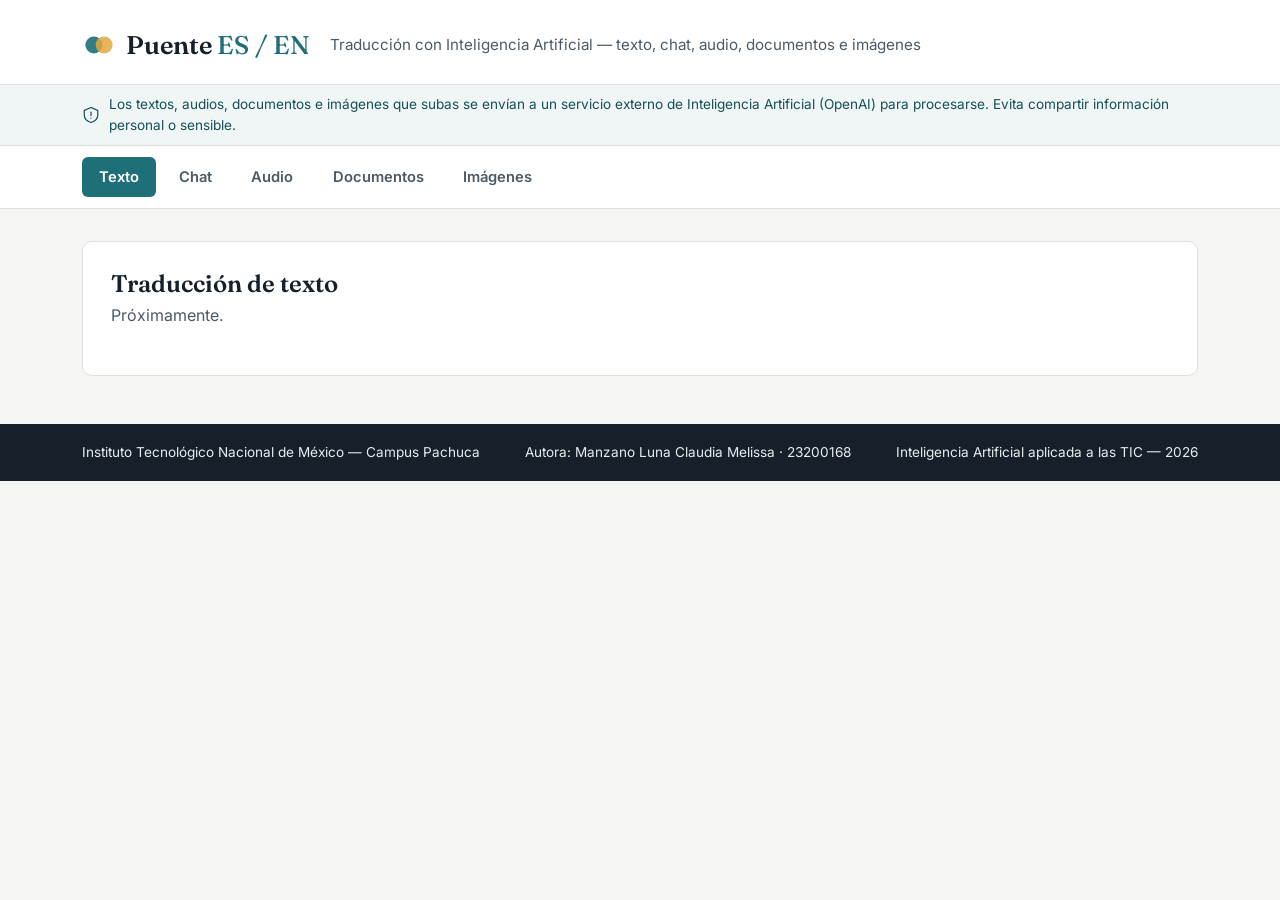
==== frontend/index.html @ d1360ec5 "feat: maquetado base con Bootstrap y navegacion entre modulos" ====
<!DOCTYPE html>
<html lang="es">
<head>
  <meta charset="UTF-8" />
  <meta name="viewport" content="width=device-width, initial-scale=1.0" />
  <title>Puente ES/EN — Traductor con Inteligencia Artificial</title>

  <link
    href="https://cdn.jsdelivr.net/npm/bootstrap@5.3.3/dist/css/bootstrap.min.css"
    rel="stylesheet"
  />
  <link rel="preconnect" href="https://fonts.googleapis.com" />
  <link
    href="https://fonts.googleapis.com/css2?family=Fraunces:opsz,wght@9..144,500;9..144,600&family=Inter:wght@400;500;600;700&display=swap"
    rel="stylesheet"
  />
  <link rel="stylesheet" href="assets/css/styles.css" />
</head>
<body>

  <header class="app-header">
    <div class="container">
      <div class="app-header__row">
        <div class="brand">
          <span class="brand__mark" aria-hidden="true">
            <svg viewBox="0 0 40 40" width="34" height="34">
              <circle cx="14" cy="20" r="10" fill="var(--color-primary)" opacity="0.9" />
              <circle cx="26" cy="20" r="10" fill="var(--color-accent)" opacity="0.85" />
            </svg>
          </span>
          <span class="brand__text">Puente <span class="brand__langs">ES / EN</span></span>
        </div>
        <p class="app-header__tagline">
          Traducción con Inteligencia Artificial — texto, chat, audio, documentos e imágenes
        </p>
      </div>
    </div>
  </header>

  <div class="privacy-notice">
    <div class="container">
      <svg width="18" height="18" viewBox="0 0 24 24" fill="none" aria-hidden="true">
        <path d="M12 2 3 6v6c0 5 4 8.5 9 10 5-1.5 9-5 9-10V6l-9-4Z" stroke="currentColor" stroke-width="1.6"/>
        <path d="M12 8v5M12 16.2v.1" stroke="currentColor" stroke-width="1.6" stroke-linecap="round"/>
      </svg>
      <span>
        Los textos, audios, documentos e imágenes que subas se envían a un servicio externo
        de Inteligencia Artificial (OpenAI) para procesarse. Evita compartir información
        personal o sensible.
      </span>
    </div>
  </div>

  <nav class="module-nav">
    <div class="container">
      <div class="nav nav-pills module-nav__pills" id="module-tab" role="tablist">
        <button class="module-nav__pill active" id="tab-btn-text" data-bs-toggle="tab"
          data-bs-target="#panel-text" type="button" role="tab" aria-selected="true">
          Texto
        </button>
        <button class="module-nav__pill" id="tab-btn-chat" data-bs-toggle="tab"
          data-bs-target="#panel-chat" type="button" role="tab" aria-selected="false">
          Chat
        </button>
        <button class="module-nav__pill" id="tab-btn-audio" data-bs-toggle="tab"
          data-bs-target="#panel-audio" type="button" role="tab" aria-selected="false">
          Audio
        </button>
        <button class="module-nav__pill" id="tab-btn-document" data-bs-toggle="tab"
          data-bs-target="#panel-document" type="button" role="tab" aria-selected="false">
          Documentos
        </button>
        <button class="module-nav__pill" id="tab-btn-image" data-bs-toggle="tab"
          data-bs-target="#panel-image" type="button" role="tab" aria-selected="false">
          Imágenes
        </button>
      </div>
    </div>
  </nav>

  <main class="container app-main">
    <div class="tab-content">
      <!-- TODO: cada panel se completara en commits posteriores -->
      <section class="tab-pane fade show active panel-card" id="panel-text" role="tabpanel">
        <h2 class="panel-card__title">Traducción de texto</h2>
        <p class="panel-card__hint">Próximamente.</p>
      </section>
      <section class="tab-pane fade panel-card" id="panel-chat" role="tabpanel">
        <h2 class="panel-card__title">Conversación bilingüe</h2>
        <p class="panel-card__hint">Próximamente.</p>
      </section>
      <section class="tab-pane fade panel-card" id="panel-audio" role="tabpanel">
        <h2 class="panel-card__title">Traducción de audio</h2>
        <p class="panel-card__hint">Próximamente.</p>
      </section>
      <section class="tab-pane fade panel-card" id="panel-document" role="tabpanel">
        <h2 class="panel-card__title">Traducción de documentos</h2>
        <p class="panel-card__hint">Próximamente.</p>
      </section>
      <section class="tab-pane fade panel-card" id="panel-image" role="tabpanel">
        <h2 class="panel-card__title">Traducción de imágenes</h2>
        <p class="panel-card__hint">Próximamente.</p>
      </section>
    </div>
  </main>

  <footer class="app-footer">
    <div class="container app-footer__row">
      <span>Instituto Tecnológico Nacional de México — Campus Pachuca</span>
      <span>Autora: Manzano Luna Claudia Melissa · 23200168</span>
      <span>Inteligencia Artificial aplicada a las TIC — 2026</span>
    </div>
  </footer>

  <script src="https://cdn.jsdelivr.net/npm/bootstrap@5.3.3/dist/js/bootstrap.bundle.min.js"></script>
</body>
</html>
---- frontend/assets/css/styles.css ----
/* ==========================================================================
   Sistema de diseño "Puente ES/EN"
   Paleta: superficie fría clara + tinta azul-pizarra + acento verde-azulado
   (idioma origen) y acento ámbar (idioma destino / accion). Evita el
   cliché crema+terracota y el SaaS-card-kit: superficies planas, un solo
   borde de 1px, radios modestos solo en elementos interactivos.
   ========================================================================== */

:root {
  --color-bg: #F5F6F4;
  --color-surface: #FFFFFF;
  --color-ink: #16202A;
  --color-ink-soft: #4B5A66;
  --color-primary: #1F6F78;      /* idioma de origen / identidad principal */
  --color-primary-dark: #164F56;
  --color-accent: #E2A73E;       /* idioma de destino / llamado a la accion */
  --color-accent-dark: #B9832A;
  --color-border: #DCE1E0;
  --color-danger: #B3261E;
  --color-success: #1F7A4D;

  --font-display: "Fraunces", Georgia, serif;
  --font-body: "Inter", -apple-system, Segoe UI, Roboto, sans-serif;

  --radius-sm: 6px;
  --radius-md: 10px;
}

* { box-sizing: border-box; }

body {
  background: var(--color-bg);
  color: var(--color-ink);
  font-family: var(--font-body);
  line-height: 1.55;
}

/* ---------------------------- Encabezado ---------------------------- */
.app-header {
  background: var(--color-surface);
  border-bottom: 1px solid var(--color-border);
  padding: 1.6rem 0 1.2rem;
}

.app-header__row {
  display: flex;
  flex-wrap: wrap;
  align-items: baseline;
  gap: 0.5rem 1.25rem;
}

.brand {
  display: flex;
  align-items: center;
  gap: 0.6rem;
}

.brand__text {
  font-family: var(--font-display);
  font-weight: 600;
  font-size: 1.6rem;
  color: var(--color-ink);
}

.brand__langs {
  color: var(--color-primary);
  font-weight: 500;
}

.app-header__tagline {
  margin: 0;
  color: var(--color-ink-soft);
  font-size: 0.95rem;
}

/* ---------------------------- Aviso de privacidad ---------------------------- */
.privacy-notice {
  background: #EFF6F5;
  color: var(--color-primary-dark);
  border-bottom: 1px solid var(--color-border);
  font-size: 0.85rem;
}

.privacy-notice .container {
  display: flex;
  align-items: center;
  gap: 0.55rem;
  padding-top: 0.55rem;
  padding-bottom: 0.55rem;
}

.privacy-notice svg { flex: none; }

/* ---------------------------- Navegacion de modulos ---------------------------- */
.module-nav {
  background: var(--color-surface);
  border-bottom: 1px solid var(--color-border);
  position: sticky;
  top: 0;
  z-index: 20;
}

.module-nav__pills {
  display: flex;
  gap: 0.35rem;
  padding: 0.65rem 0;
  overflow-x: auto;
}

.module-nav__pill {
  border: 1px solid transparent;
  background: transparent;
  color: var(--color-ink-soft);
  font-weight: 600;
  font-size: 0.92rem;
  padding: 0.5rem 1rem;
  border-radius: var(--radius-sm);
  white-space: nowrap;
  transition: background 0.15s ease, color 0.15s ease;
}

.module-nav__pill:hover {
  background: var(--color-bg);
  color: var(--color-ink);
}

.module-nav__pill.active {
  background: var(--color-primary);
  color: #FFFFFF;
}

/* ---------------------------- Contenido principal ---------------------------- */
.app-main {
  padding-top: 2rem;
  padding-bottom: 3rem;
}

.panel-card {
  background: var(--color-surface);
  border: 1px solid var(--color-border);
  border-radius: var(--radius-md);
  padding: 1.75rem;
}

.panel-card__title {
  font-family: var(--font-display);
  font-size: 1.5rem;
  font-weight: 600;
  margin-bottom: 0.25rem;
}

.panel-card__hint {
  color: var(--color-ink-soft);
  max-width: 62ch;
  margin-bottom: 1.25rem;
}

.panel-card__actions {
  display: flex;
  align-items: center;
  gap: 0.9rem;
  margin-top: 1.1rem;
}

/* ---------------------------- Cajas de idioma origen/destino ---------------------------- */
.lang-box {
  border: 1px solid var(--color-border);
  border-radius: var(--radius-sm);
  padding: 0.85rem;
  min-height: 3rem;
  font-size: 0.97rem;
  white-space: pre-wrap;
}

.lang-box--source {
  border-left: 3px solid var(--color-primary);
  background: #FAFCFC;
}

.lang-box--target {
  border-left: 3px solid var(--color-accent);
  background: #FFFCF5;
}

.lang-box--pre {
  max-height: 320px;
  overflow-y: auto;
  font-family: var(--font-body);
  margin: 0;
}

textarea.lang-box { resize: vertical; }

/* ---------------------------- Botones ---------------------------- */
.btn-primary-app {
  background: var(--color-primary);
  border: 1px solid var(--color-primary);
  color: #FFFFFF;
  font-weight: 600;
  padding: 0.55rem 1.3rem;
  border-radius: var(--radius-sm);
}

.btn-primary-app:hover { background: var(--color-primary-dark); color: #fff; }

.btn-primary-app:disabled {
  opacity: 0.55;
  cursor: not-allowed;
}

.btn-outline-app {
  background: transparent;
  border: 1px solid var(--color-primary);
  color: var(--color-primary-dark);
  font-weight: 600;
  border-radius: var(--radius-sm);
}

.btn-outline-app:hover { background: #EFF6F5; }

/* ---------------------------- Estado / mensajes ---------------------------- */
.status-text { font-size: 0.9rem; color: var(--color-ink-soft); }
.status-text[data-state="loading"] { color: var(--color-primary-dark); }
.status-text[data-state="success"] { color: var(--color-success); }
.status-text[data-state="error"] { color: var(--color-danger); font-weight: 600; }

.truncated-notice {
  font-size: 0.85rem;
  color: var(--color-accent-dark);
  background: #FFF8EA;
  border: 1px solid #F0DCA9;
  border-radius: var(--radius-sm);
  padding: 0.55rem 0.8rem;
}

/* ---------------------------- Carga de archivos ---------------------------- */
.upload-box {
  display: flex;
  align-items: center;
  gap: 0.9rem;
  flex-wrap: wrap;
  border: 1px dashed var(--color-border);
  border-radius: var(--radius-sm);
  padding: 1rem;
  background: var(--color-bg);
}

.upload-box__filename {
  font-size: 0.9rem;
  color: var(--color-ink-soft);
}

.result-block { margin-top: 1.5rem; }
.result-block__label {
  font-size: 0.85rem;
  text-transform: none;
  font-weight: 700;
  color: var(--color-ink-soft);
  margin-bottom: 0.4rem;
}

.image-preview {
  width: 100%;
  border: 1px solid var(--color-border);
  border-radius: var(--radius-sm);
  object-fit: contain;
  max-height: 320px;
  background: var(--color-bg);
}

/* ---------------------------- Chat ---------------------------- */
.chat-window {
  border: 1px solid var(--color-border);
  border-radius: var(--radius-sm);
  padding: 1rem;
  min-height: 220px;
  max-height: 420px;
  overflow-y: auto;
  background: var(--color-bg);
  display: flex;
  flex-direction: column;
  gap: 0.75rem;
}

.chat-message {
  border: 1px solid var(--color-border);
  border-radius: var(--radius-sm);
  background: var(--color-surface);
  padding: 0.65rem 0.85rem;
  max-width: 85%;
}

.chat-message--b { align-self: flex-end; }

.chat-message__sender {
  font-weight: 700;
  font-size: 0.85rem;
  color: var(--color-primary-dark);
  margin-bottom: 0.15rem;
}

.chat-message__original { font-size: 0.95rem; }

.chat-message__translation {
  font-size: 0.9rem;
  color: var(--color-ink-soft);
  border-top: 1px dashed var(--color-border);
  margin-top: 0.4rem;
  padding-top: 0.4rem;
}

.chat-form {
  display: flex;
  flex-wrap: wrap;
  gap: 0.6rem;
  margin-top: 1rem;
}

.chat-form__input { flex: 1 1 220px; }
.chat-form__sender, .chat-form__lang { flex: 0 0 auto; width: auto; }

/* ---------------------------- Footer ---------------------------- */
.app-footer {
  background: var(--color-ink);
  color: #E7ECEE;
  padding: 1.1rem 0;
  font-size: 0.85rem;
}

.app-footer__row {
  display: flex;
  flex-wrap: wrap;
  gap: 0.4rem 1.5rem;
  justify-content: space-between;
}

/* ---------------------------- Responsividad ---------------------------- */
@media (max-width: 576px) {
  .panel-card { padding: 1.1rem; }
  .app-footer__row { flex-direction: column; }
}

/* ---------------------------- Accesibilidad: foco visible ---------------------------- */
a:focus-visible, button:focus-visible, input:focus-visible,
textarea:focus-visible, select:focus-visible {
  outline: 2px solid var(--color-accent-dark);
  outline-offset: 2px;
}

@media (prefers-reduced-motion: reduce) {
  * { transition: none !important; }
}
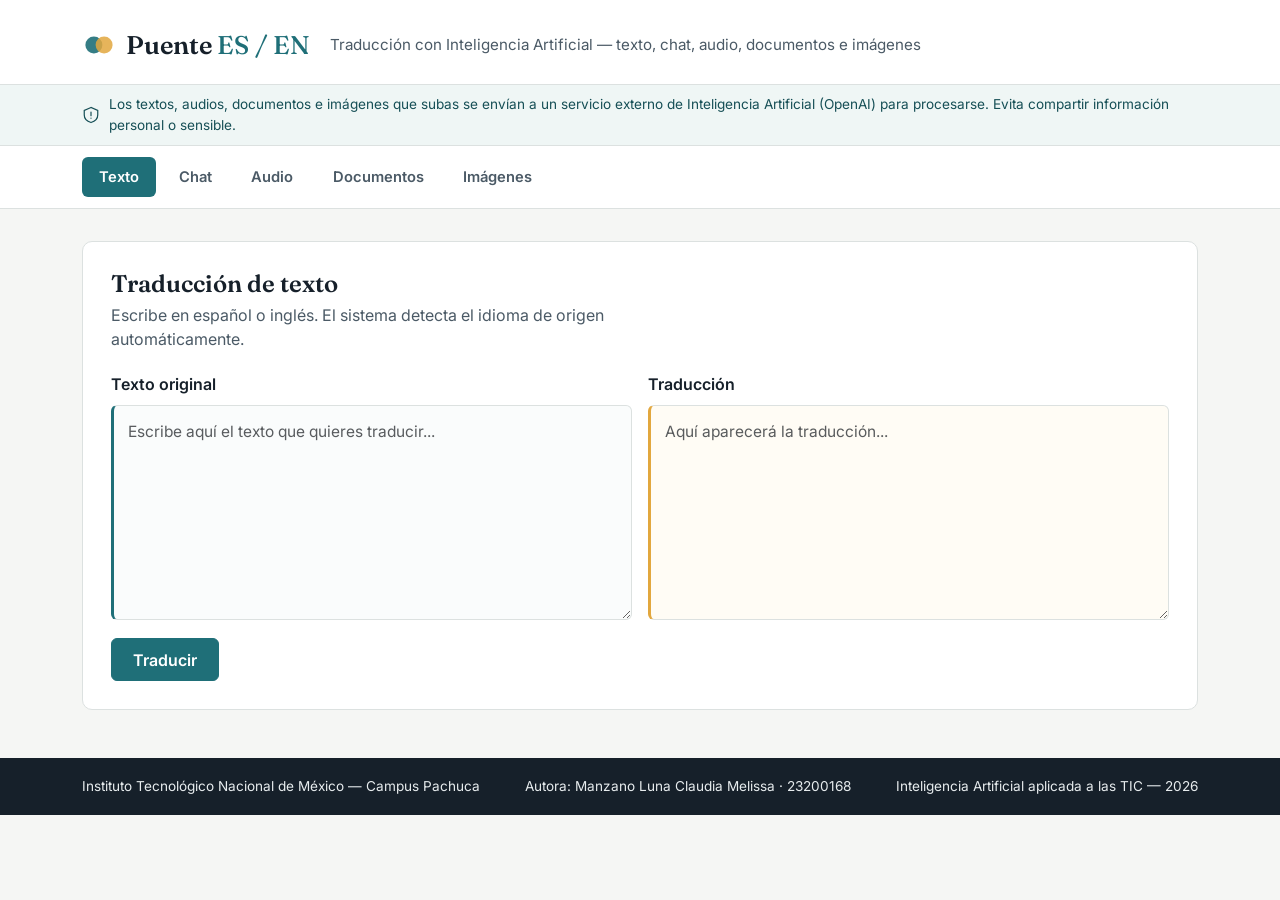
==== commit d9dc5aaf: "feat: traduccion de texto conectada end-to-end (frontend-backend-OpenAI)" ====
--- a/frontend/index.html
+++ b/frontend/index.html
@@ -83,7 +83,27 @@
       <!-- TODO: cada panel se completara en commits posteriores -->
       <section class="tab-pane fade show active panel-card" id="panel-text" role="tabpanel">
         <h2 class="panel-card__title">Traducción de texto</h2>
-        <p class="panel-card__hint">Próximamente.</p>
+        <p class="panel-card__hint">
+          Escribe en español o inglés. El sistema detecta el idioma de origen automáticamente.
+        </p>
+
+        <div class="row g-3">
+          <div class="col-12 col-lg-6">
+            <label class="form-label fw-semibold" for="text-input">Texto original</label>
+            <textarea id="text-input" class="form-control lang-box lang-box--source" rows="8"
+              placeholder="Escribe aquí el texto que quieres traducir..."></textarea>
+          </div>
+          <div class="col-12 col-lg-6">
+            <label class="form-label fw-semibold" for="text-output">Traducción</label>
+            <textarea id="text-output" class="form-control lang-box lang-box--target" rows="8"
+              placeholder="Aquí aparecerá la traducción..." readonly></textarea>
+          </div>
+        </div>
+
+        <div class="panel-card__actions">
+          <button id="text-translate-btn" class="btn btn-primary-app">Traducir</button>
+          <span id="text-status" class="status-text" role="status" aria-live="polite"></span>
+        </div>
       </section>
       <section class="tab-pane fade panel-card" id="panel-chat" role="tabpanel">
         <h2 class="panel-card__title">Conversación bilingüe</h2>
@@ -113,5 +133,11 @@
   </footer>
 
   <script src="https://cdn.jsdelivr.net/npm/bootstrap@5.3.3/dist/js/bootstrap.bundle.min.js"></script>
+
+  <script src="assets/js/config.js"></script>
+  <script src="assets/js/api/ApiClient.js"></script>
+  <script src="assets/js/ui/UIStateManager.js"></script>
+  <script src="assets/js/core/Translator.js"></script>
+  <script src="assets/js/main.js"></script>
 </body>
 </html>
